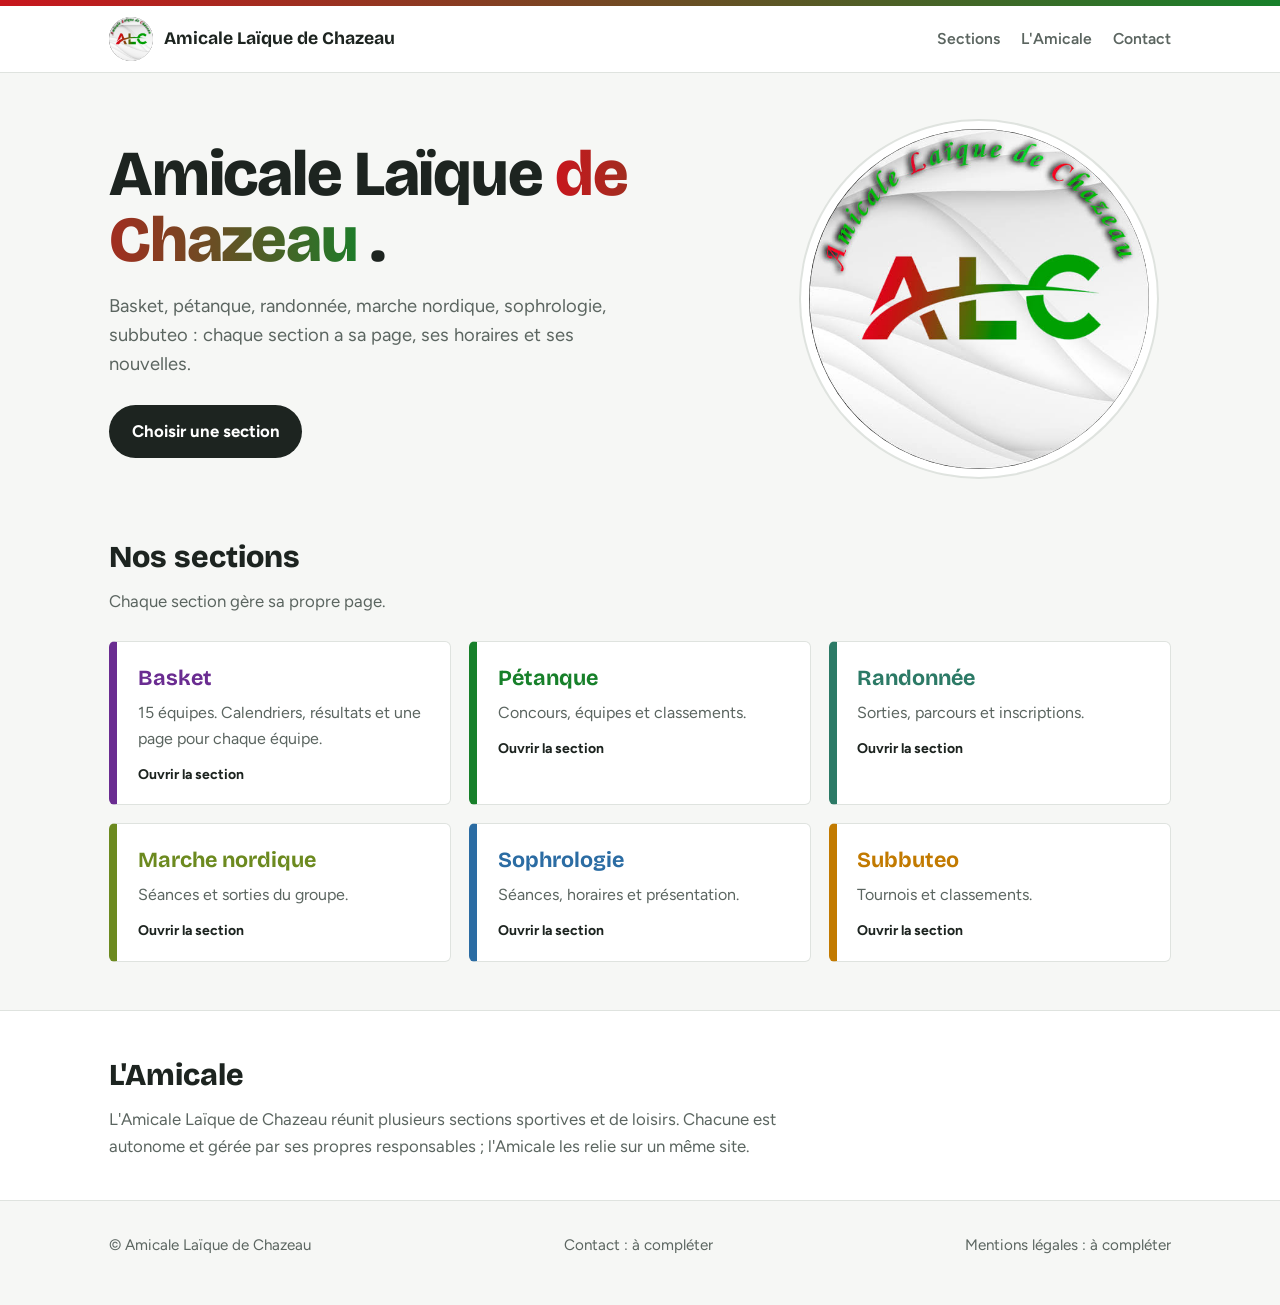
==== index.html @ 55bddcf5 "Fix heading formatting in index.html" ====
<!DOCTYPE html>
<html lang="fr">
<head>
<meta charset="UTF-8">
<meta name="viewport" content="width=device-width, initial-scale=1">
<title>Amicale Laïque de Chazeau</title>
<meta name="description" content="Amicale Laïque de Chazeau : basket, pétanque, randonnée, marche nordique, sophrologie, subbuteo.">
<meta property="og:title" content="Amicale Laïque de Chazeau">
<meta property="og:description" content="Toutes les sections de l'Amicale au même endroit.">
<meta property="og:image" content="logo.png">
<link rel="icon" href="logo.png">
<link rel="preconnect" href="https://fonts.googleapis.com">
<link rel="preconnect" href="https://fonts.gstatic.com" crossorigin>
<link href="https://fonts.googleapis.com/css2?family=Bricolage+Grotesque:wght@600;700;800&family=Figtree:wght@400;600;700&display=swap" rel="stylesheet">
<link rel="stylesheet" href="style.css">
</head>
<body>
<div class="bande"></div>
<header class="haut">
  <div class="haut-in">
    <a class="marque" href="index.html"><img src="logo.png" alt="Logo ALC"> Amicale Laïque de Chazeau</a>
    <nav class="menu" aria-label="Navigation principale">
      <a href="#sections">Sections</a>
      <a href="#amicale">L'Amicale</a>
      <a href="#contact">Contact</a>
    </nav>
  </div>
</header>

<main>
  <div class="accueil">
    <div>
      <h1> Amicale Laïque <span> de Chazeau </span>.</h1>
      <p>Basket, pétanque, randonnée, marche nordique, sophrologie, subbuteo : chaque section a sa page, ses horaires et ses nouvelles.</p>
      <a class="go" href="#sections">Choisir une section</a>
    </div>
    <img src="logo.png" alt="Logo de l'Amicale Laïque de Chazeau">
  </div>

  <section class="bloc" id="sections">
    <h2>Nos sections</h2>
    <p class="intro">Chaque section gère sa propre page.</p>
    <div class="grille">
      <a class="carte" style="--c:#6A2C91" href="basket.html">
        <h3>Basket</h3>
        <p>15 équipes. Calendriers, résultats et une page pour chaque équipe.</p>
        <small>Ouvrir la section</small>
      </a>
      <a class="carte" style="--c:#17802A" href="petanque.html">
        <h3>Pétanque</h3>
        <p>Concours, équipes et classements.</p>
        <small>Ouvrir la section</small>
      </a>
      <a class="carte" style="--c:#2C7A66" href="randonnee.html">
        <h3>Randonnée</h3>
        <p>Sorties, parcours et inscriptions.</p>
        <small>Ouvrir la section</small>
      </a>
      <a class="carte" style="--c:#6C8A1F" href="marche-nordique.html">
        <h3>Marche nordique</h3>
        <p>Séances et sorties du groupe.</p>
        <small>Ouvrir la section</small>
      </a>
      <a class="carte" style="--c:#2B6CA3" href="sophrologie.html">
        <h3>Sophrologie</h3>
        <p>Séances, horaires et présentation.</p>
        <small>Ouvrir la section</small>
      </a>
      <a class="carte" style="--c:#C27A00" href="subbuteo.html">
        <h3>Subbuteo</h3>
        <p>Tournois et classements.</p>
        <small>Ouvrir la section</small>
      </a>
    </div>
  </section>

  <div class="apropos" id="amicale">
    <div class="in">
      <h2>L'Amicale</h2>
      <p>L'Amicale Laïque de Chazeau réunit plusieurs sections sportives et de loisirs. Chacune est autonome et gérée par ses propres responsables ; l'Amicale les relie sur un même site.</p>
    </div>
  </div>
</main>

<footer id="contact">
  <span>© Amicale Laïque de Chazeau</span>
  <span>Contact : à compléter</span>
  <span>Mentions légales : à compléter</span>
</footer>
</body>
</html>
---- style.css ----
:root{
  --rouge:#C8161D; --vert:#17802A; --encre:#1d2420; --gris:#5b6560;
  --fond:#f6f7f5; --blanc:#ffffff; --trait:#dfe3df;
  --titre:'Bricolage Grotesque','Trebuchet MS',Arial,sans-serif;
  --texte:'Figtree','Segoe UI',Arial,sans-serif;
}
*{box-sizing:border-box;margin:0;padding:0}
html{scroll-behavior:smooth}
body{font-family:var(--texte);color:var(--encre);background:var(--fond);line-height:1.6;font-size:1.05rem}
a{color:inherit}
:focus-visible{outline:3px solid var(--vert);outline-offset:3px}
.bande{height:6px;background:linear-gradient(90deg,var(--rouge),var(--vert))}

header.haut{background:var(--blanc);border-bottom:1px solid var(--trait)}
.haut-in{max-width:1100px;margin:0 auto;padding:.7rem 1.2rem;display:flex;align-items:center;justify-content:space-between;gap:1rem}
.marque{display:flex;align-items:center;gap:.7rem;text-decoration:none;font-family:var(--titre);font-weight:700;font-size:1.1rem}
.marque img{width:44px;height:44px;border-radius:50%}
nav.menu{display:flex;gap:1.3rem;font-weight:600;font-size:.98rem}
nav.menu a{text-decoration:none;color:var(--gris);padding:.3rem 0;border-bottom:2px solid transparent}
nav.menu a:hover{color:var(--encre);border-color:var(--vert)}

.accueil{max-width:1100px;margin:0 auto;padding:3.5rem 1.2rem 2.5rem;display:grid;grid-template-columns:1.25fr .75fr;gap:2.5rem;align-items:center}
.accueil h1{font-family:var(--titre);font-weight:800;font-size:clamp(2.3rem,5.5vw,4rem);line-height:1.04;letter-spacing:-.02em}
.accueil h1 span{background:linear-gradient(90deg,var(--rouge),var(--vert));-webkit-background-clip:text;background-clip:text;color:transparent}
.accueil p{margin-top:1.1rem;max-width:34rem;color:var(--gris);font-size:1.15rem}
.accueil .go{display:inline-block;margin-top:1.6rem;background:var(--encre);color:#fff;text-decoration:none;font-weight:700;padding:.8rem 1.4rem;border-radius:999px}
.accueil .go:hover{background:var(--vert)}
.accueil img{width:100%;max-width:340px;justify-self:center;border-radius:50%;box-shadow:0 0 0 8px #fff,0 0 0 10px var(--trait)}

main section.bloc{max-width:1100px;margin:0 auto;padding:1.5rem 1.2rem 3rem}
h2{font-family:var(--titre);font-size:1.9rem;font-weight:800;margin-bottom:.4rem}
.intro{color:var(--gris);margin-bottom:1.6rem}
.grille{display:grid;grid-template-columns:repeat(auto-fill,minmax(300px,1fr));gap:1.1rem}
.carte{display:block;text-decoration:none;background:var(--blanc);border:1px solid var(--trait);border-left:8px solid var(--c);border-radius:6px;padding:1.2rem 1.3rem}
.carte h3{font-family:var(--titre);font-size:1.35rem;font-weight:700;color:var(--c)}
.carte p{color:var(--gris);margin-top:.3rem;font-size:1rem}
.carte:hover{background:#fbfcfb;border-color:var(--c)}
.carte small{display:block;margin-top:.7rem;font-weight:700;color:var(--encre)}

.apropos{background:var(--blanc);border-top:1px solid var(--trait);border-bottom:1px solid var(--trait)}
.apropos .in{max-width:1100px;margin:0 auto;padding:2.5rem 1.2rem}
.apropos p{max-width:46rem;color:var(--gris)}

footer{max-width:1100px;margin:0 auto;padding:2rem 1.2rem 3rem;color:var(--gris);font-size:.95rem;display:flex;flex-wrap:wrap;gap:.6rem 1.5rem;justify-content:space-between}

/* pages de section */
.section-page{max-width:760px;margin:0 auto;padding:3rem 1.2rem 4rem}
.section-page .retour{display:inline-block;margin-bottom:1.5rem;font-weight:600;color:var(--gris)}
.section-page h1{font-family:var(--titre);font-size:clamp(2rem,5vw,3rem);font-weight:800;color:var(--c);line-height:1.1}
.section-page p{margin-top:1rem;color:var(--gris)}
.section-page .lien{display:inline-block;margin-top:1.4rem;background:var(--c);color:#fff;text-decoration:none;font-weight:700;padding:.8rem 1.4rem;border-radius:999px}

@media(max-width:760px){
  .accueil{grid-template-columns:1fr;padding-top:2rem}
  .accueil img{max-width:220px;order:-1}
  nav.menu{display:none}
}
@media(prefers-reduced-motion:reduce){html{scroll-behavior:auto}}
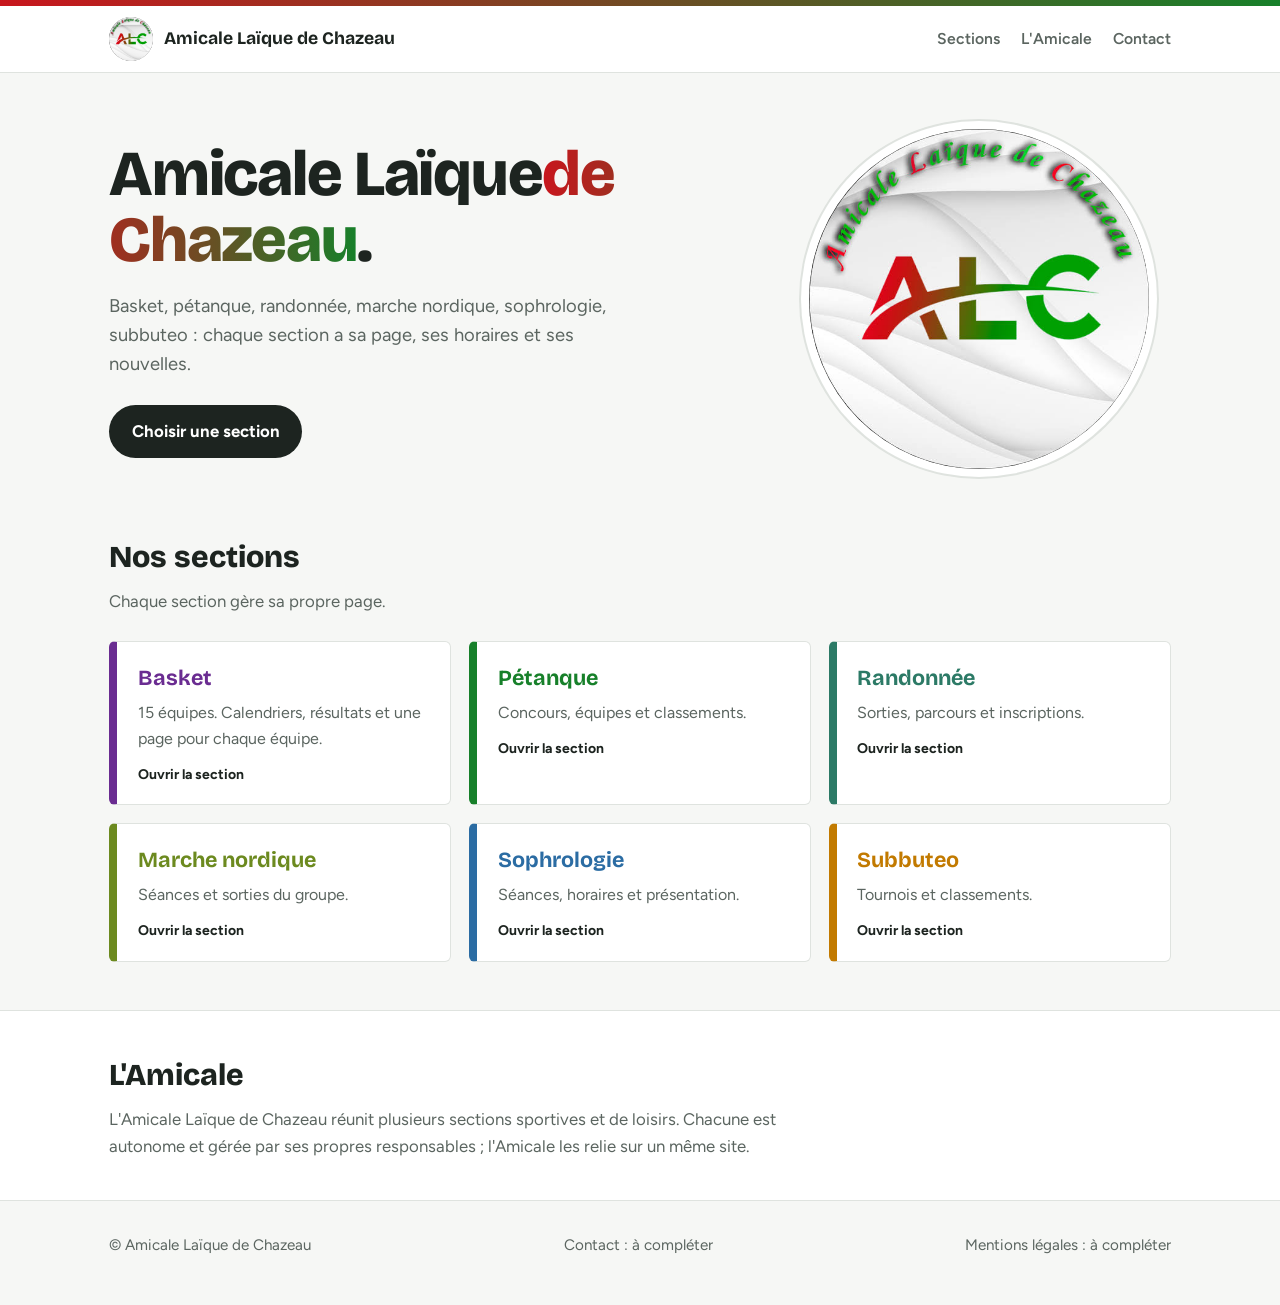
==== commit 1d4181a1: "Fix formatting of header in index.html" ====
--- a/index.html
+++ b/index.html
@@ -30,7 +30,7 @@
 <main>
   <div class="accueil">
     <div>
-      <h1> Amicale Laïque <span> de Chazeau </span>.</h1>
+      <h1>Amicale Laïque<span>de Chazeau</span>.</h1>
       <p>Basket, pétanque, randonnée, marche nordique, sophrologie, subbuteo : chaque section a sa page, ses horaires et ses nouvelles.</p>
       <a class="go" href="#sections">Choisir une section</a>
     </div>
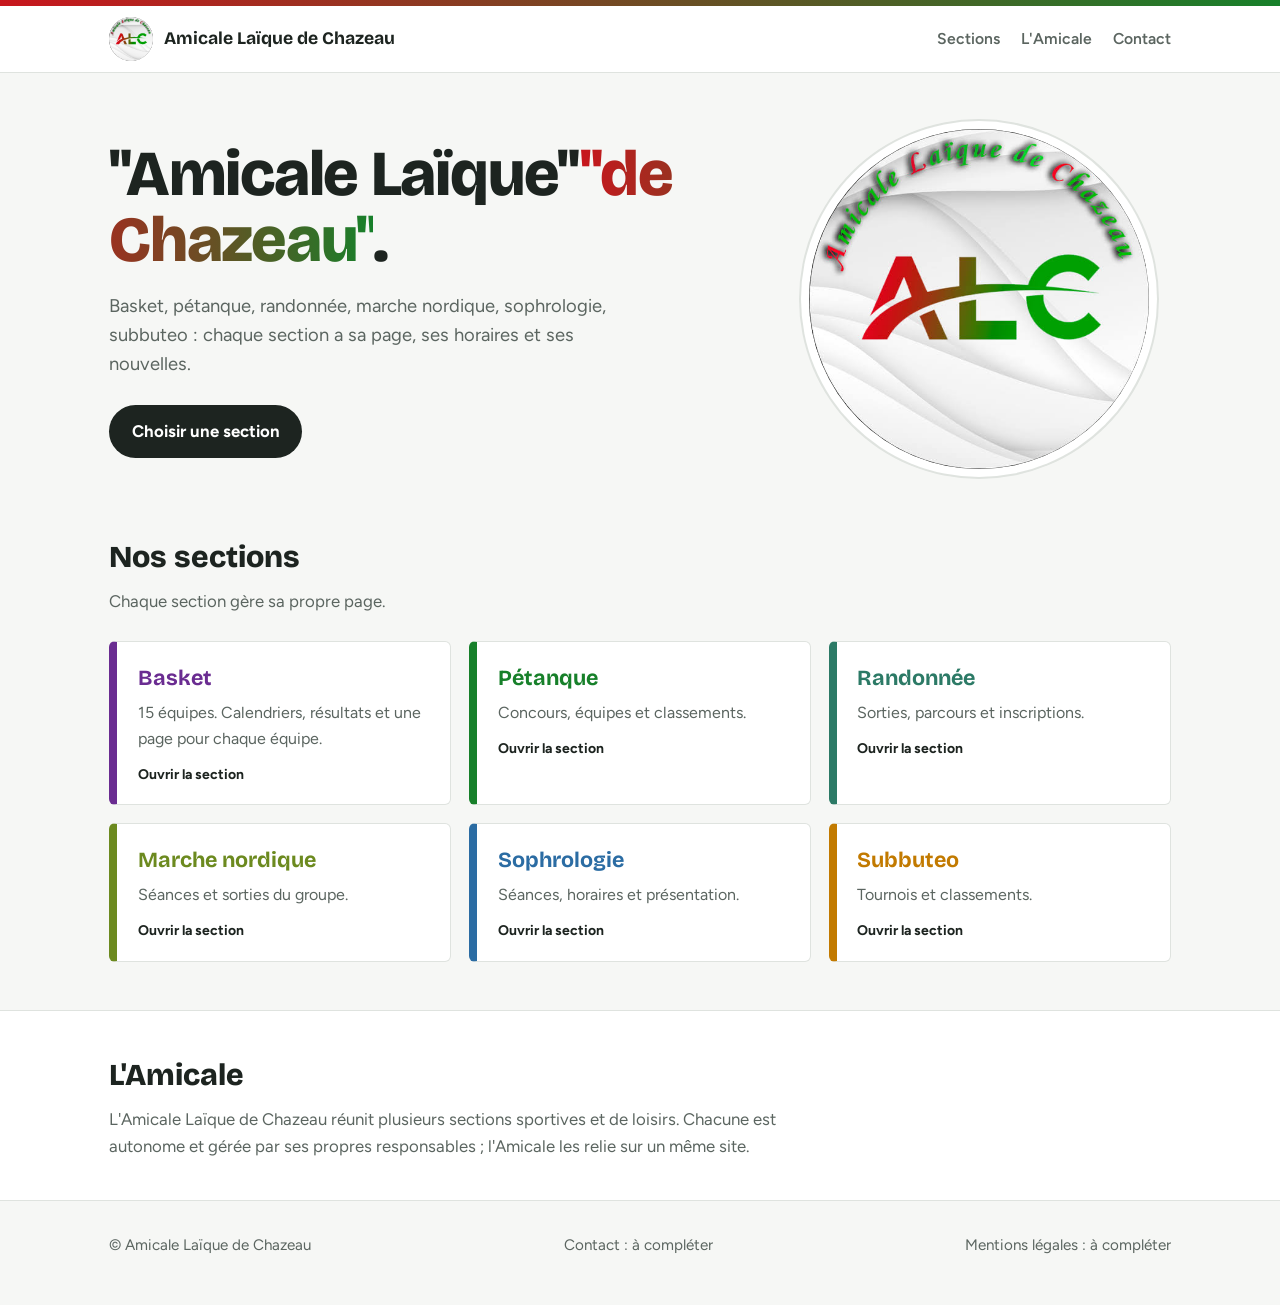
==== commit 3e4975ff: "Fix quotes in main heading of index.html" ====
--- a/index.html
+++ b/index.html
@@ -30,7 +30,7 @@
 <main>
   <div class="accueil">
     <div>
-      <h1>Amicale Laïque<span>de Chazeau</span>.</h1>
+      <h1>"Amicale Laïque"<span>"de Chazeau"</span>.</h1>
       <p>Basket, pétanque, randonnée, marche nordique, sophrologie, subbuteo : chaque section a sa page, ses horaires et ses nouvelles.</p>
       <a class="go" href="#sections">Choisir une section</a>
     </div>
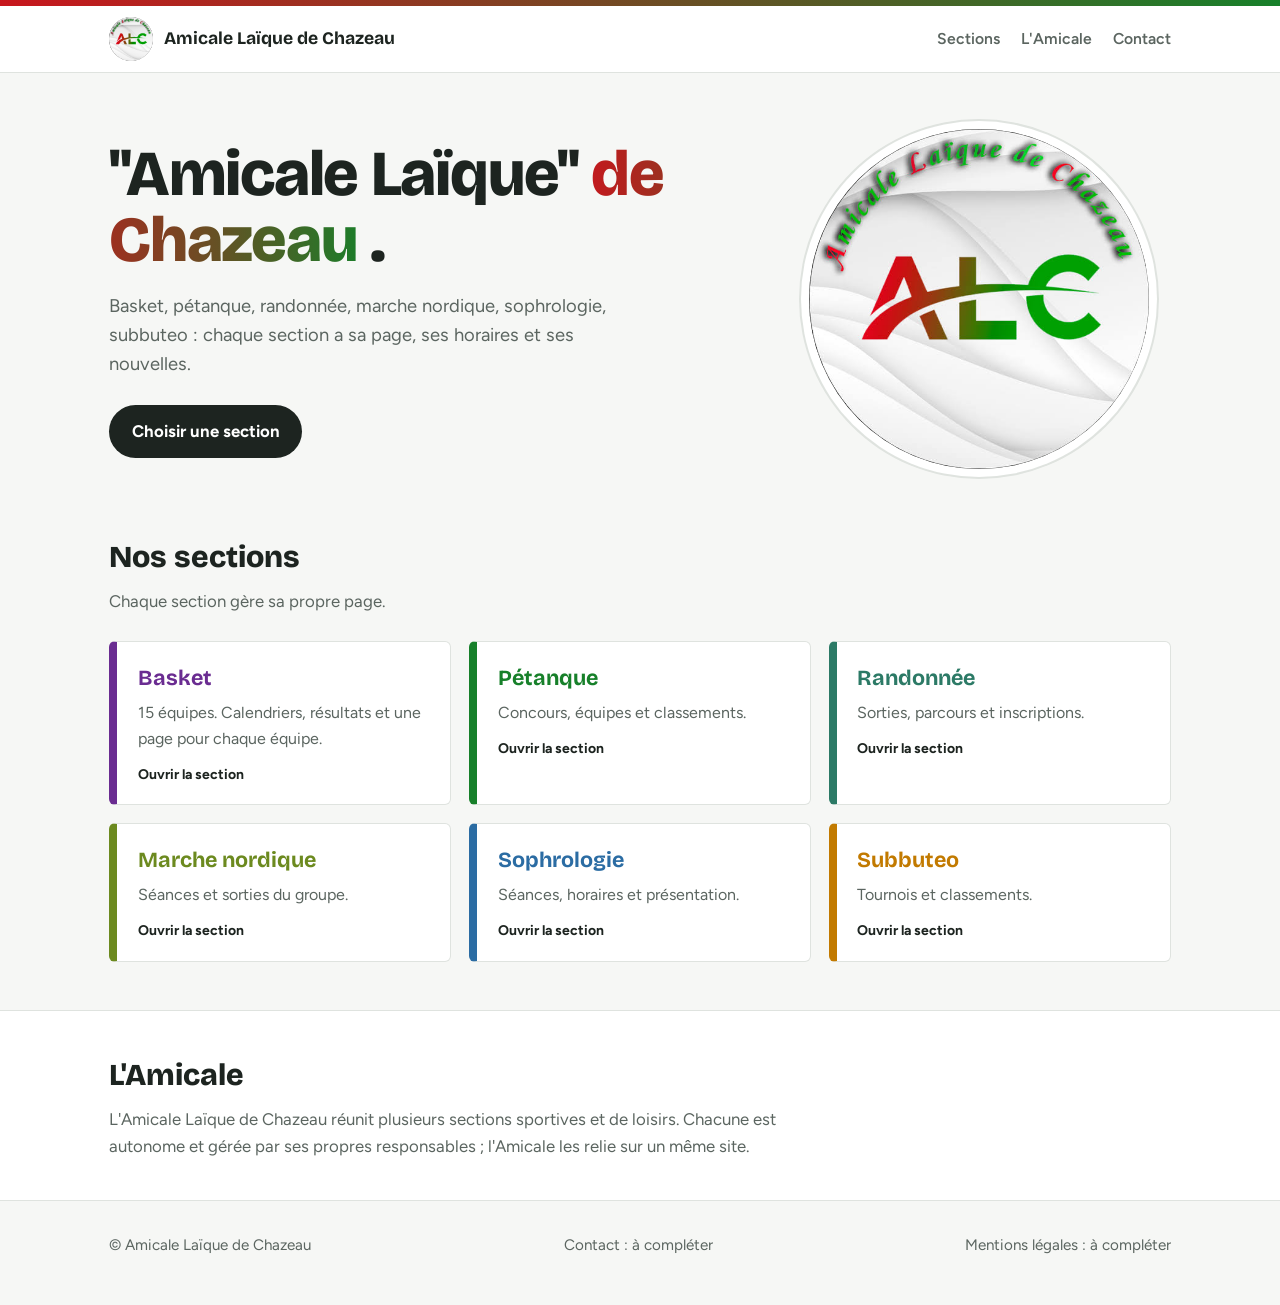
==== commit 70b71f8e: "Fix heading formatting in index.html" ====
--- a/index.html
+++ b/index.html
@@ -30,7 +30,7 @@
 <main>
   <div class="accueil">
     <div>
-      <h1>"Amicale Laïque"<span>"de Chazeau"</span>.</h1>
+      <h1>"Amicale Laïque"<span> de Chazeau </span>.</h1>
       <p>Basket, pétanque, randonnée, marche nordique, sophrologie, subbuteo : chaque section a sa page, ses horaires et ses nouvelles.</p>
       <a class="go" href="#sections">Choisir une section</a>
     </div>
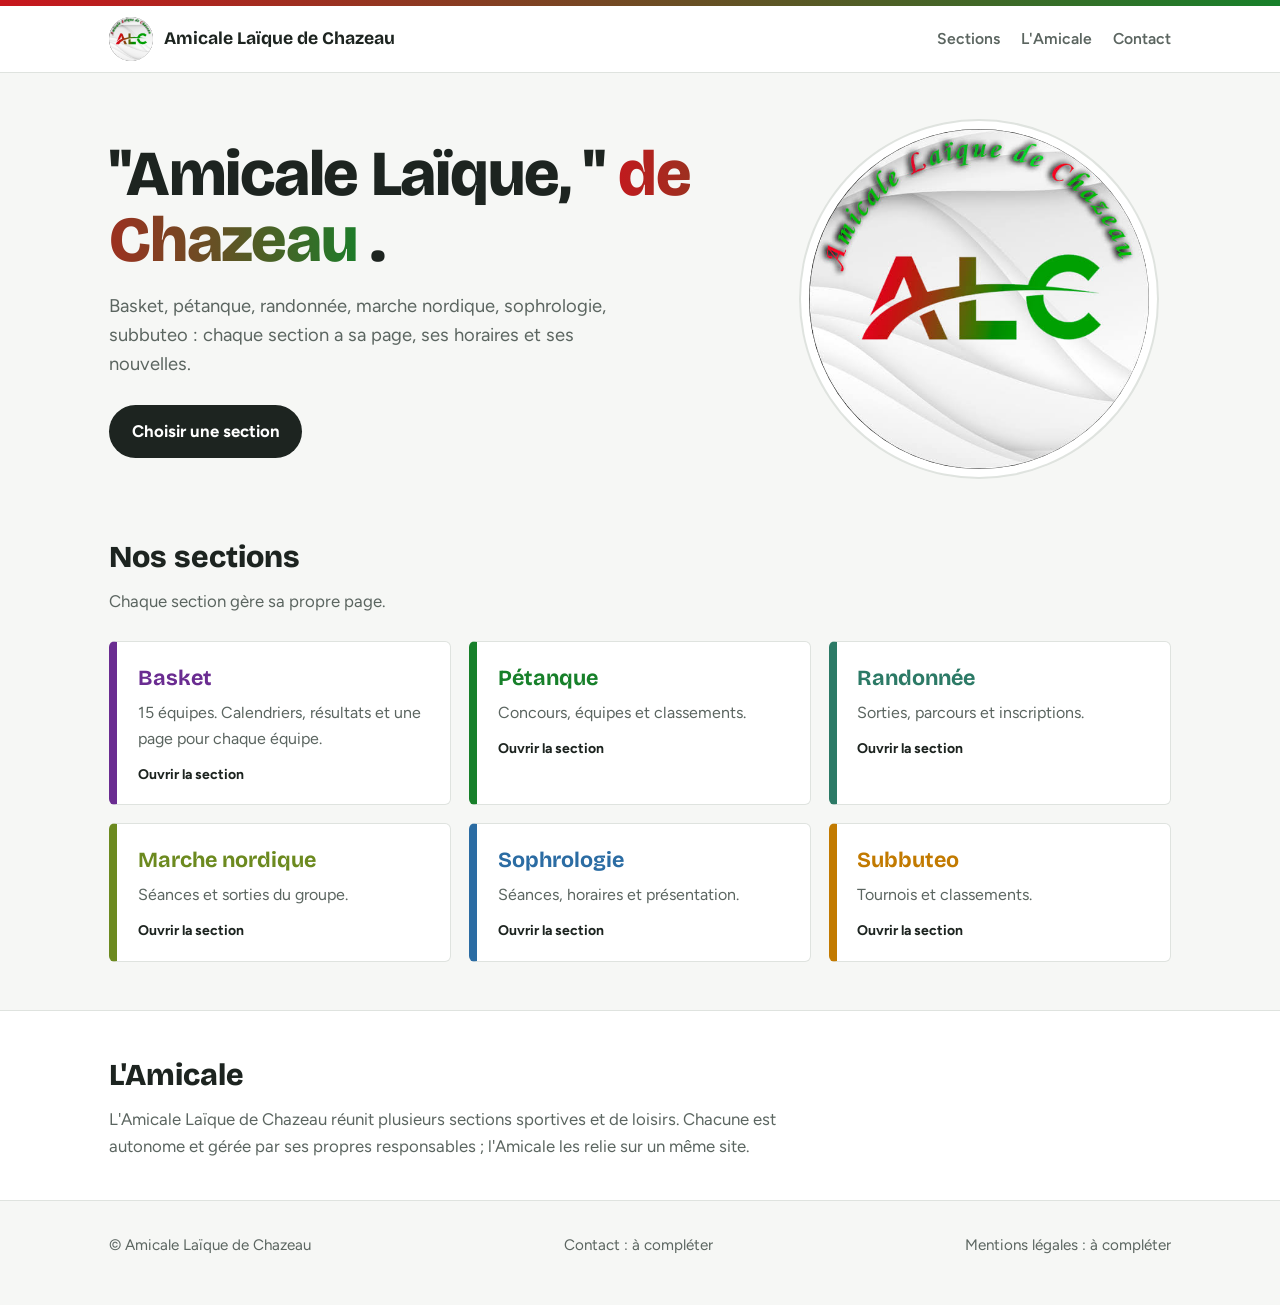
==== commit 31aaf32e: "Fix heading format for Amicale Laïque" ====
--- a/index.html
+++ b/index.html
@@ -30,7 +30,7 @@
 <main>
   <div class="accueil">
     <div>
-      <h1>"Amicale Laïque"<span> de Chazeau </span>.</h1>
+      <h1>"Amicale Laïque, "<span> de Chazeau </span>.</h1>
       <p>Basket, pétanque, randonnée, marche nordique, sophrologie, subbuteo : chaque section a sa page, ses horaires et ses nouvelles.</p>
       <a class="go" href="#sections">Choisir une section</a>
     </div>
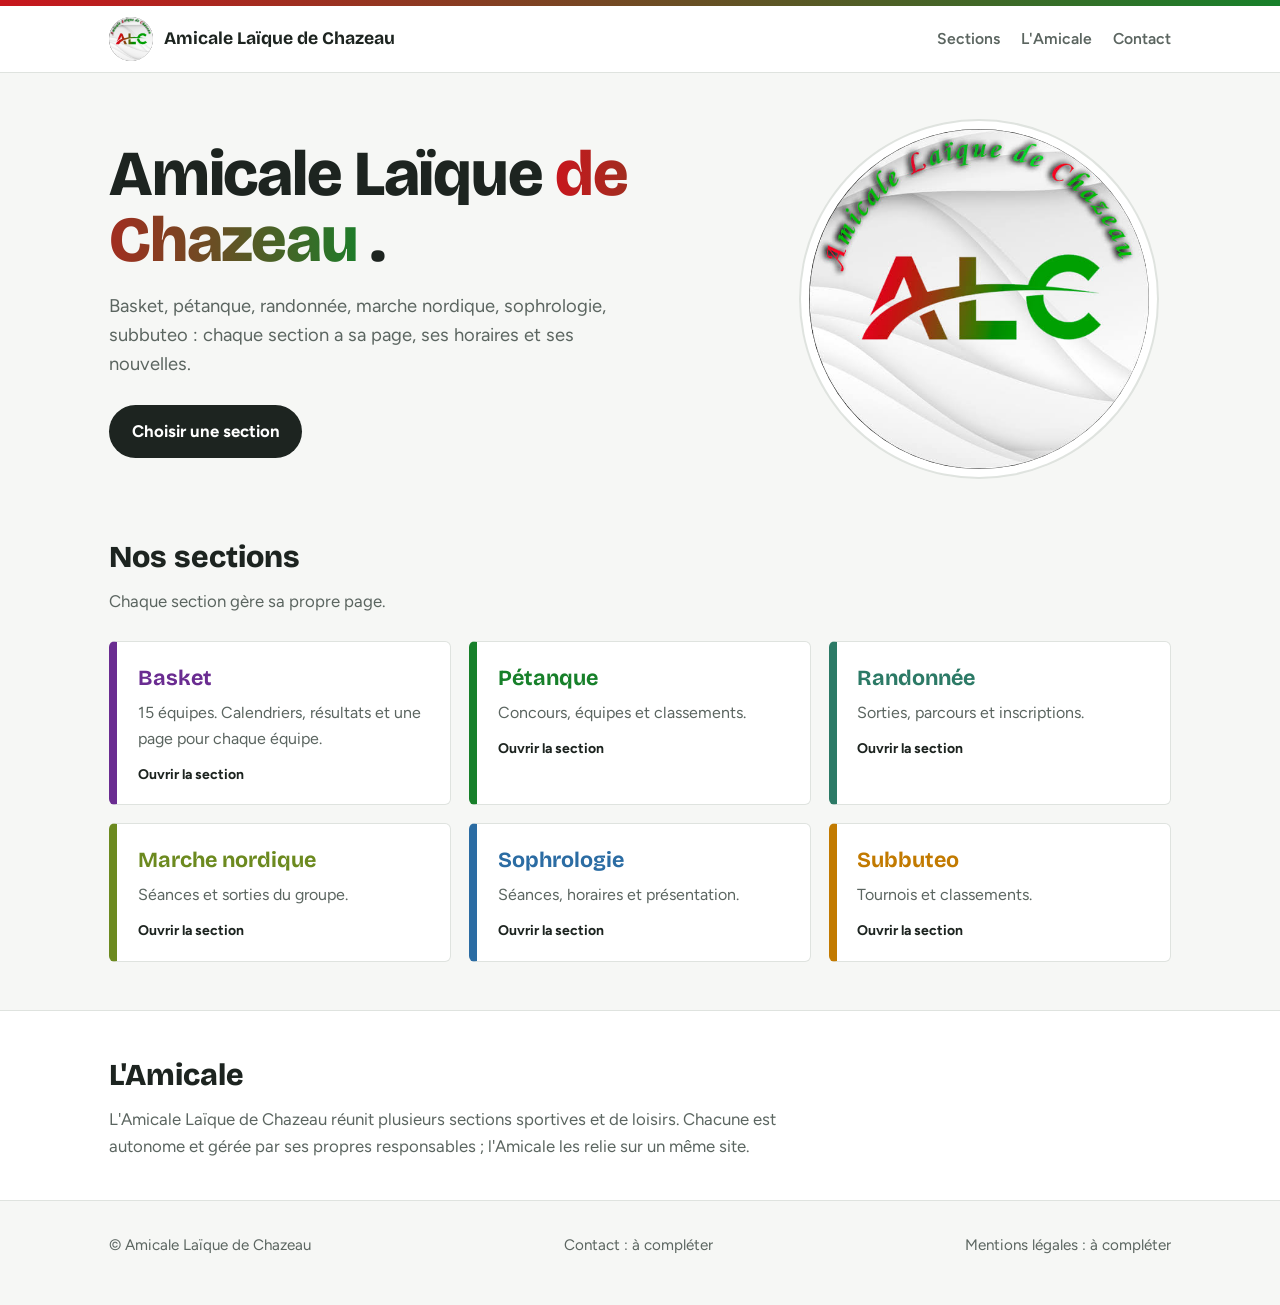
==== commit d9365276: "Fix header formatting in index.html" ====
--- a/index.html
+++ b/index.html
@@ -30,7 +30,8 @@
 <main>
   <div class="accueil">
     <div>
-      <h1>"Amicale Laïque, "<span> de Chazeau </span>.</h1>
+      <h1>Amicale Laïque 
+        <span> de Chazeau </span>.</h1>
       <p>Basket, pétanque, randonnée, marche nordique, sophrologie, subbuteo : chaque section a sa page, ses horaires et ses nouvelles.</p>
       <a class="go" href="#sections">Choisir une section</a>
     </div>
